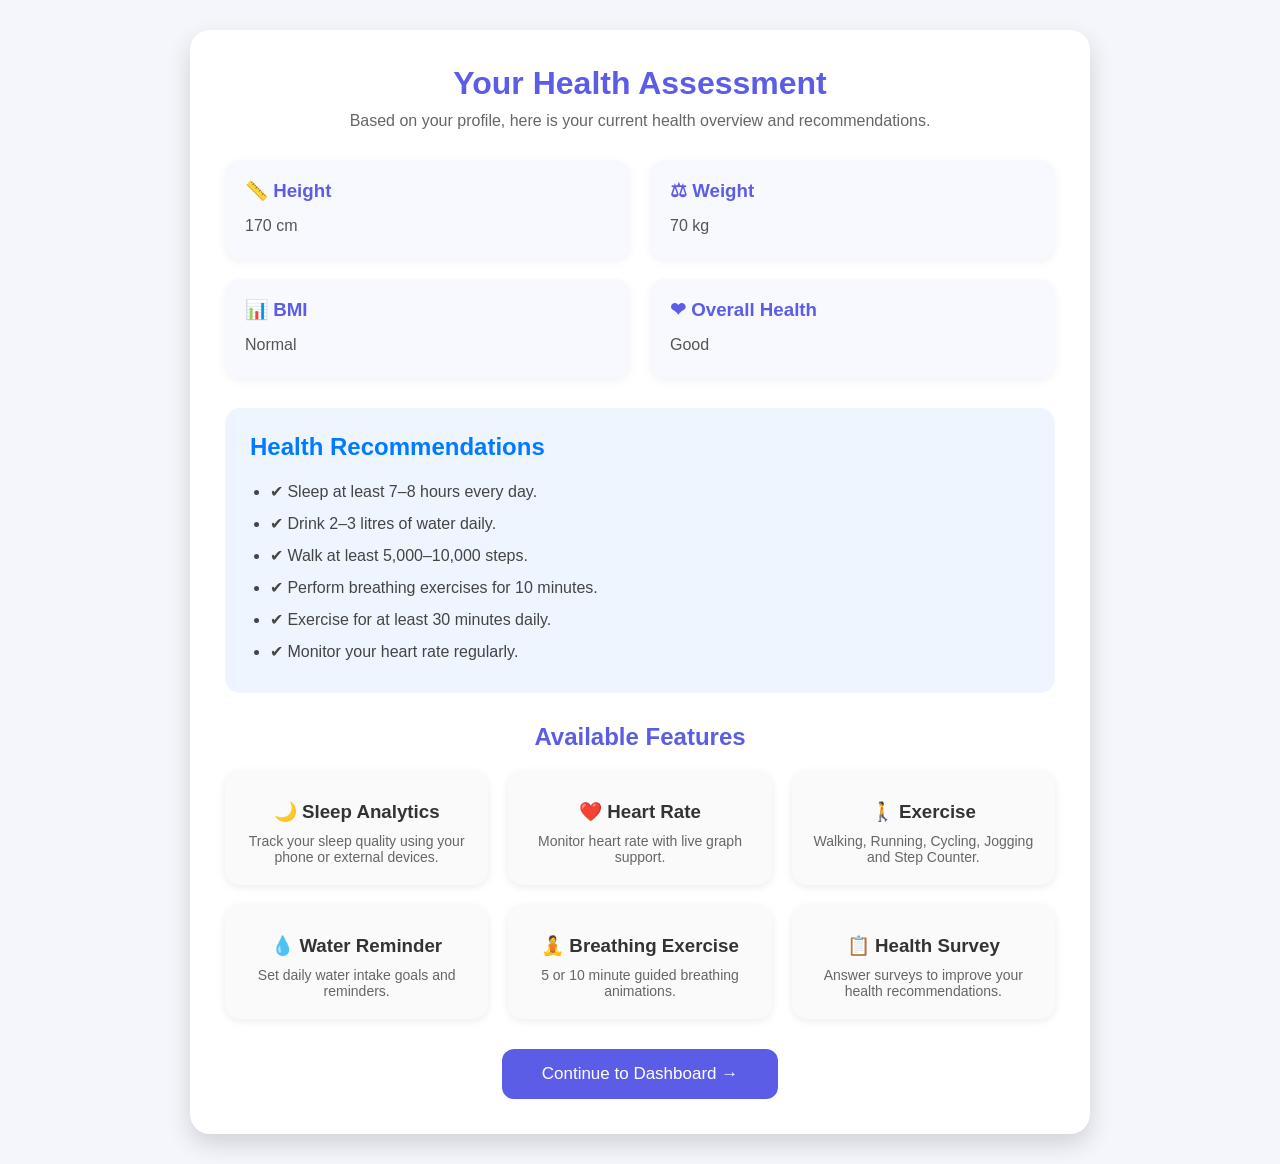
==== health-default.html @ 75eff980 "Initial project upload" ====
<!DOCTYPE html>
<html lang="en">
<head>
<meta charset="UTF-8">
<meta name="viewport" content="width=device-width, initial-scale=1.0">

<title>Health Default Report</title>

<style>

*{
margin:0;
padding:0;
box-sizing:border-box;
font-family:"Segoe UI",Arial,sans-serif;
}

body{
background:#f4f6fb;
display:flex;
justify-content:center;
align-items:center;
min-height:100vh;
padding:30px;
}

.container{
width:900px;
background:white;
border-radius:20px;
padding:35px;
box-shadow:0 10px 25px rgba(0,0,0,.15);
}

.header{
text-align:center;
margin-bottom:30px;
}

.header h1{
color:#5b5de6;
margin-bottom:10px;
}

.header p{
color:#666;
}

.summary{
display:grid;
grid-template-columns:repeat(2,1fr);
gap:20px;
margin-bottom:30px;
}

.card{
background:#f8f8ff;
padding:20px;
border-radius:15px;
box-shadow:0 3px 10px rgba(0,0,0,.05);
}

.card h3{
margin-bottom:10px;
color:#5b5de6;
}

.card p{
color:#555;
line-height:1.7;
}

.recommendation{
background:#eef5ff;
padding:25px;
border-radius:15px;
margin-bottom:30px;
}

.recommendation h2{
color:#007aff;
margin-bottom:15px;
}

.recommendation ul{
padding-left:20px;
line-height:2;
color:#444;
}

.features{
display:grid;
grid-template-columns:repeat(3,1fr);
gap:20px;
margin-bottom:30px;
}

.feature{
background:#fafafa;
padding:20px;
border-radius:15px;
text-align:center;
box-shadow:0 2px 8px rgba(0,0,0,.08);
}

.feature h3{
margin:10px 0;
color:#333;
}

.feature p{
font-size:14px;
color:#666;
}

.button-area{
text-align:center;
}

button{
background:#5b5de6;
color:white;
border:none;
padding:15px 40px;
font-size:17px;
border-radius:12px;
cursor:pointer;
transition:.3s;
}

button:hover{
background:#4447d9;
}

@media(max-width:800px){

.summary,
.features{
grid-template-columns:1fr;
}

.container{
width:100%;
}

}

</style>

</head>

<body>

<div class="container">

<div class="header">

<h1>Your Health Assessment</h1>

<p>
Based on your profile, here is your current health overview and recommendations.
</p>

</div>

<div class="summary">

<div class="card">
<h3>📏 Height</h3>
<p id="heightValue">170 cm</p>
</div>

<div class="card">
<h3>⚖ Weight</h3>
<p id="weightValue">70 kg</p>
</div>

<div class="card">
<h3>📊 BMI</h3>
<p id="bmiValue">Normal</p>
</div>

<div class="card">
<h3>❤ Overall Health</h3>
<p>Good</p>
</div>

</div>

<div class="recommendation">

<h2>Health Recommendations</h2>

<ul>

<li>✔ Sleep at least 7–8 hours every day.</li>

<li>✔ Drink 2–3 litres of water daily.</li>

<li>✔ Walk at least 5,000–10,000 steps.</li>

<li>✔ Perform breathing exercises for 10 minutes.</li>

<li>✔ Exercise for at least 30 minutes daily.</li>

<li>✔ Monitor your heart rate regularly.</li>

</ul>

</div>

<h2 style="text-align:center;margin-bottom:20px;color:#5b5de6;">
Available Features
</h2>

<div class="features">

<div class="feature">

<h3>🌙 Sleep Analytics</h3>

<p>
Track your sleep quality using your phone or external devices.
</p>

</div>

<div class="feature">

<h3>❤️ Heart Rate</h3>

<p>
Monitor heart rate with live graph support.
</p>

</div>

<div class="feature">

<h3>🚶 Exercise</h3>

<p>
Walking, Running, Cycling, Jogging and Step Counter.
</p>

</div>

<div class="feature">

<h3>💧 Water Reminder</h3>

<p>
Set daily water intake goals and reminders.
</p>

</div>

<div class="feature">

<h3>🧘 Breathing Exercise</h3>

<p>
5 or 10 minute guided breathing animations.
</p>

</div>

<div class="feature">

<h3>📋 Health Survey</h3>

<p>
Answer surveys to improve your health recommendations.
</p>

</div>

</div>

<div class="button-area">

<button onclick="openDashboard()">

Continue to Dashboard →

</button>

</div>

</div>

<script>

function openDashboard(){

    sessionStorage.setItem("openDashboard","true");

    window.location.href="dashboard.html";

}
</script>

</body>
</html>
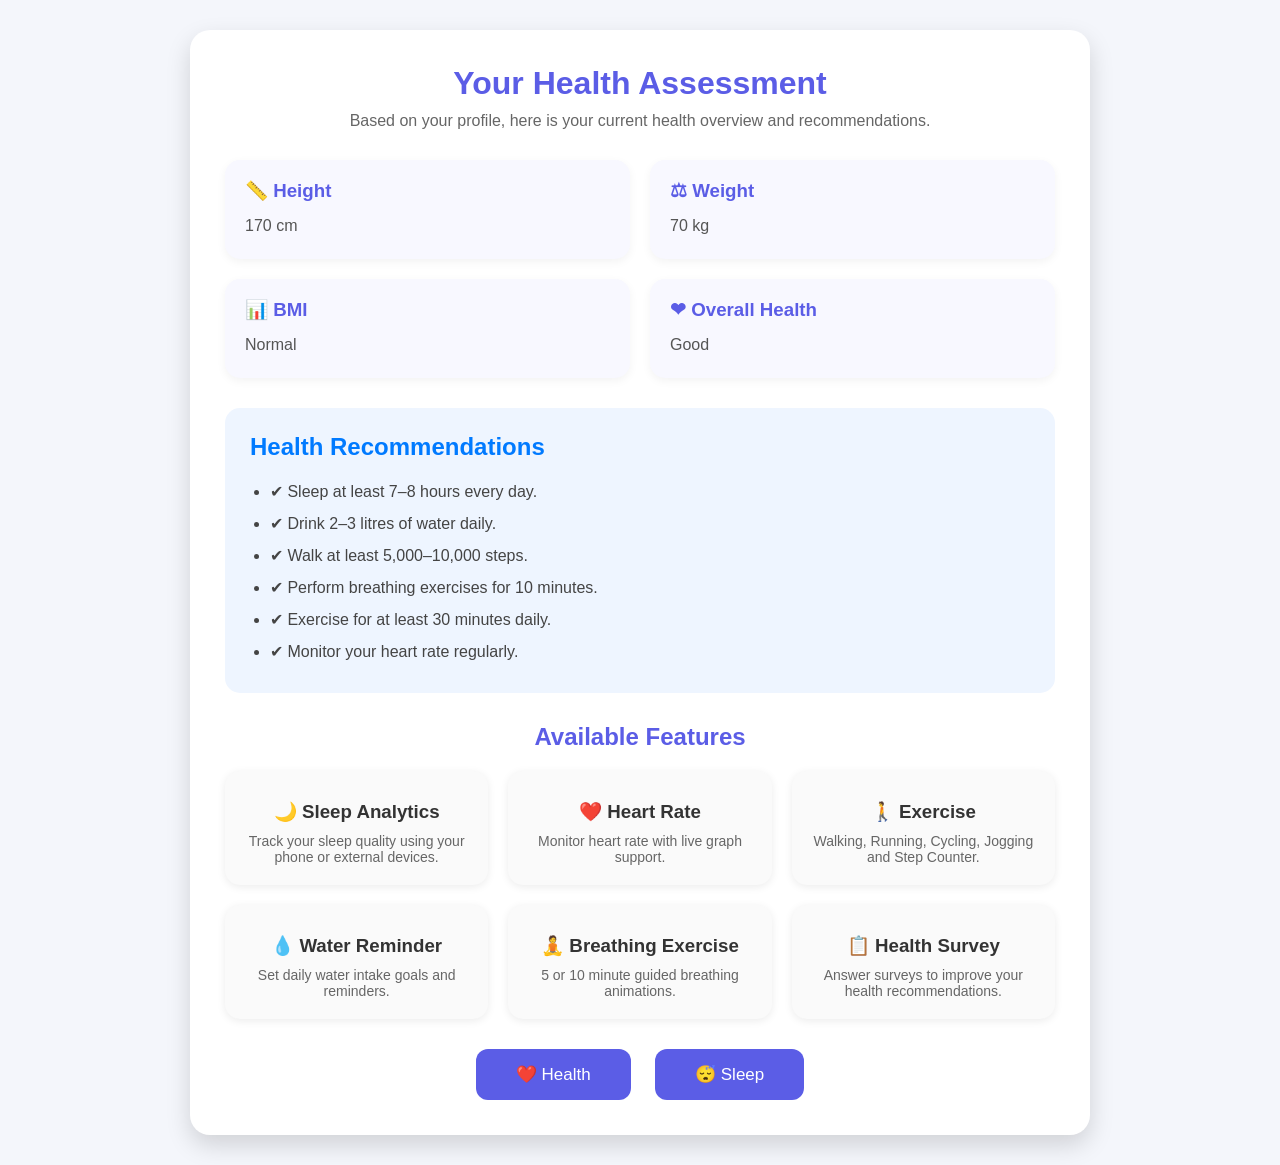
==== commit 3509bcc7: "Update health-default.html" ====
--- a/health-default.html
+++ b/health-default.html
@@ -279,16 +279,16 @@
 
 <div class="button-area">
 
-<button onclick="openDashboard()">
-
-Continue to Dashboard →
-
+<button onclick="window.location.href='health-dashboard.html'">
+❤️ Health
 </button>
 
-</div>
-
-</div>
-
+<button onclick="window.location.href='dashboard.html'" style="margin-left:20px;">
+😴 Sleep
+</button>
+
+</div>
+</div>
 <script>
 
 function openDashboard(){
@@ -301,4 +301,4 @@
 </script>
 
 </body>
-</html>+</html>
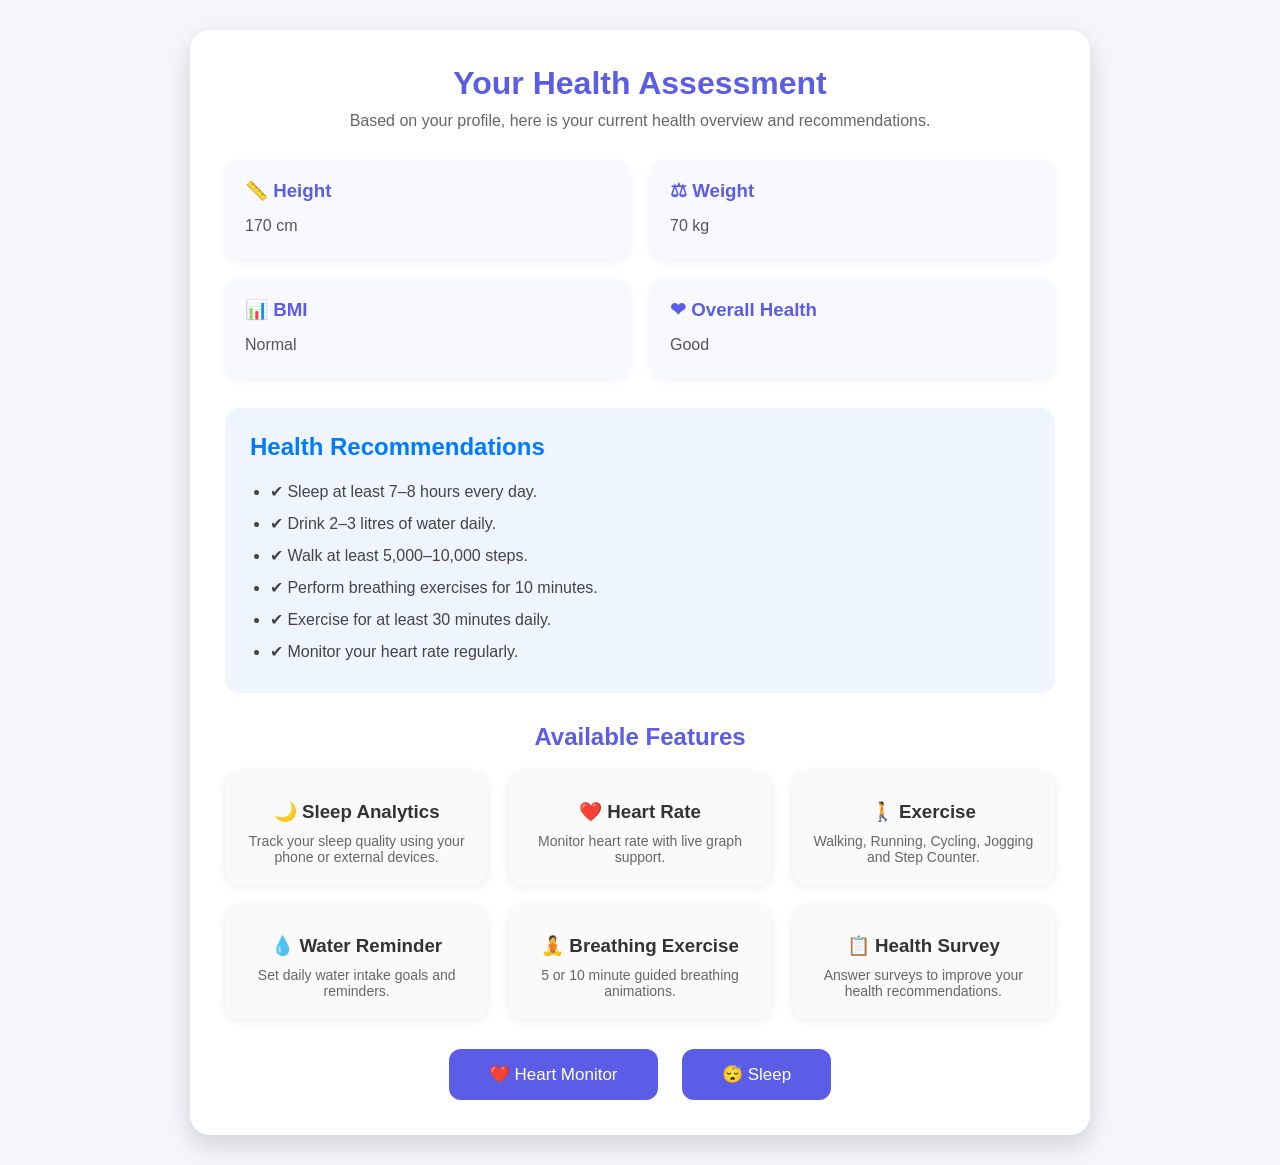
==== commit 9ec0a3fa: "Update health-default.html" ====
--- a/health-default.html
+++ b/health-default.html
@@ -279,8 +279,8 @@
 
 <div class="button-area">
 
-<button onclick="window.location.href='health-dashboard.html'">
-❤️ Health
+<button onclick="window.location.href='heart-dashboard.html'">
+❤️ Heart Monitor
 </button>
 
 <button onclick="window.location.href='dashboard.html'" style="margin-left:20px;">
